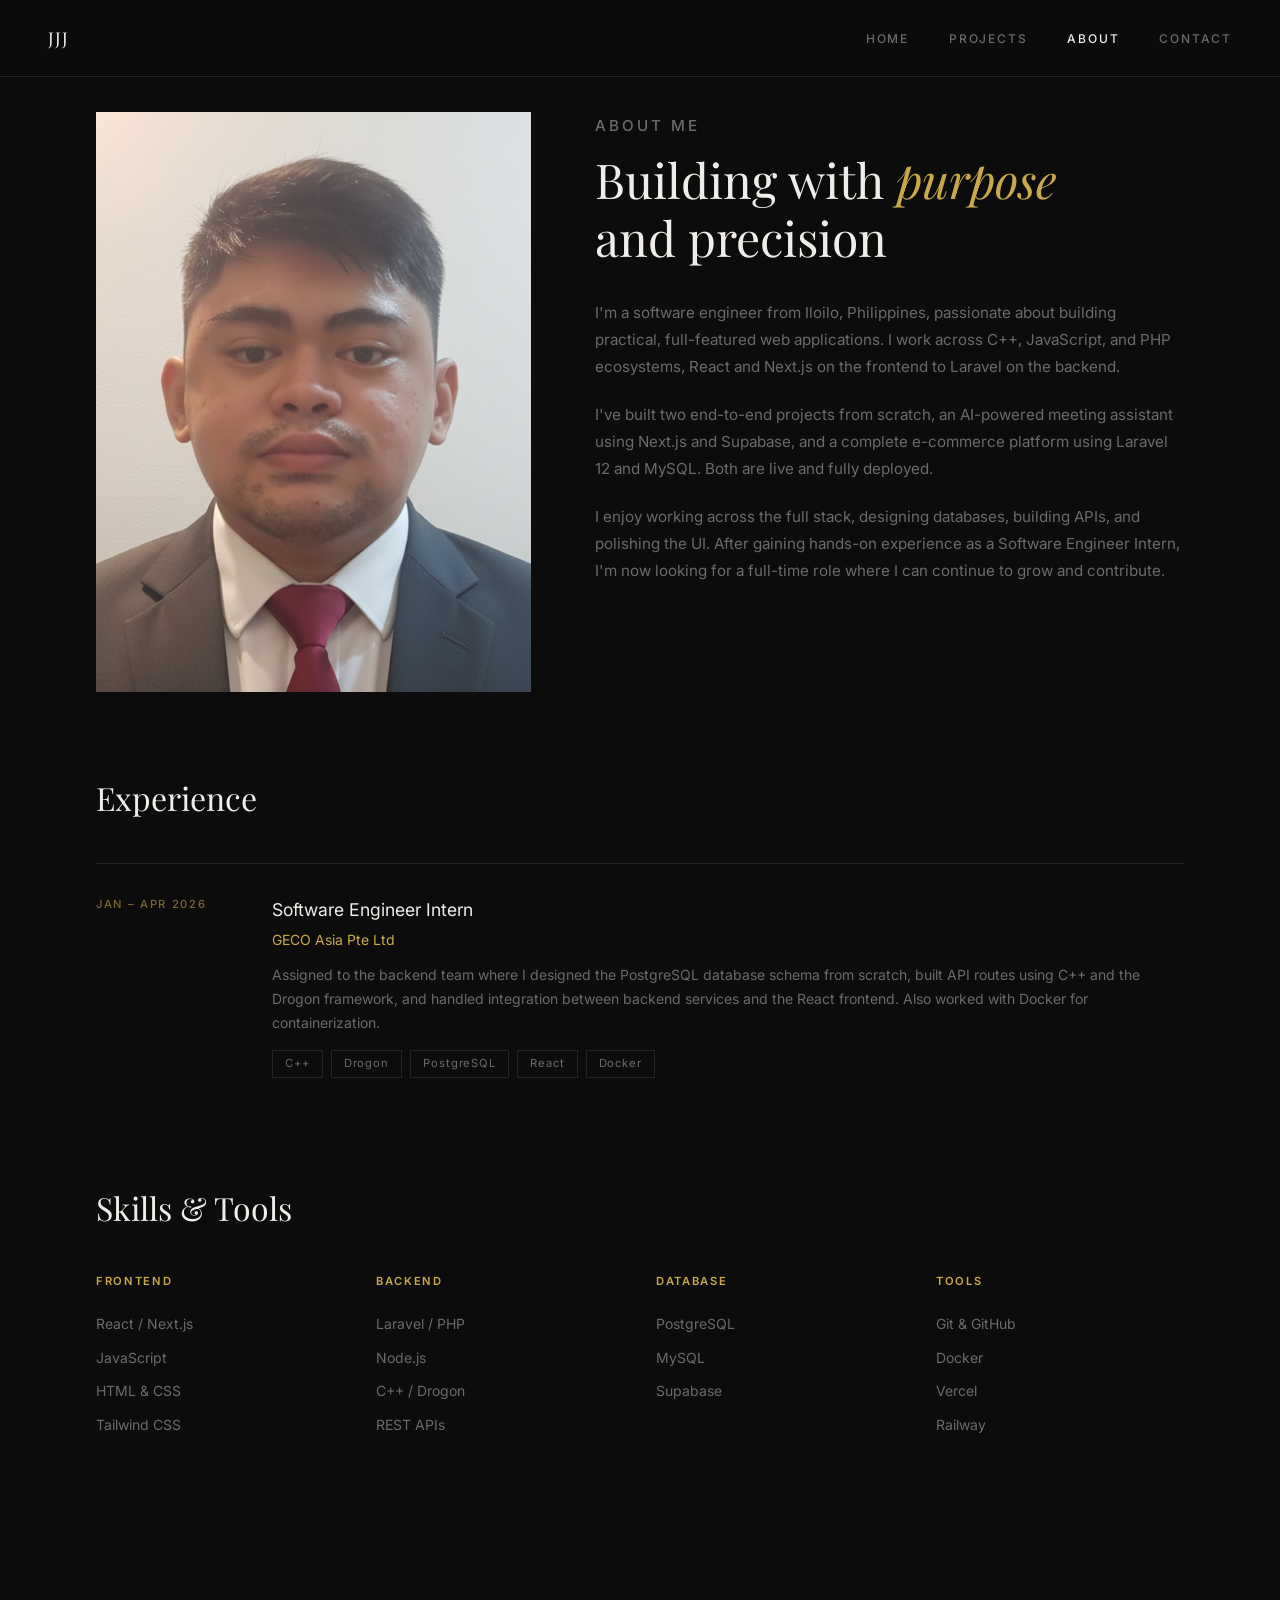
==== about.html @ 9a2831f2 "Initial portfolio commit" ====
<!DOCTYPE html>
<html lang="en">
<head>
  <meta charset="UTF-8" />
  <meta name="viewport" content="width=device-width, initial-scale=1.0" />
  <title>About</title>
  <meta name="description" content="Learn about my background as a software engineer." />
  <meta property="og:title" content="About" />
  <meta property="og:description" content="Learn about my background as a software engineer." />
  <link rel="icon" href="favicon.ico" />
  <link rel="stylesheet" href="css/style.css" />
</head>
<body>

  <nav class="nav">
    <a href="index.html" class="nav-logo">JJJ</a>
    <button class="nav-toggle" aria-label="Toggle menu">
      <span></span><span></span><span></span>
    </button>
    <ul class="nav-links">
      <li><a href="index.html">Home</a></li>
      <li><a href="projects.html">Projects</a></li>
      <li><a href="about.html">About</a></li>
      <li><a href="contact.html">Contact</a></li>
    </ul>
  </nav>

  <div class="page-content">
    <div class="container">

      <!-- Hero: Portrait + Bio -->
      <div class="about-hero">
        <img
          src="assets/portrait.jpg"
          alt="Joebert Jay Jimena"
          class="about-portrait"
          loading="lazy"
        />
        <div class="about-bio">
          <p class="label" style="margin-bottom: 0.75rem;">About Me</p>
          <h1 class="about-bio-title">
            Building with <em class="gold">purpose</em><br>and precision
          </h1>
          <p>
            I'm a software engineer from Iloilo, Philippines, passionate about building practical, full-featured web applications. I work across C++, JavaScript, and PHP ecosystems, React and Next.js on the frontend to Laravel on the backend.
          </p>
          <p>
            I've built two end-to-end projects from scratch, an AI-powered meeting assistant using Next.js and Supabase, and a complete e-commerce platform using Laravel 12 and MySQL. Both are live and fully deployed.
          </p>
          <p>
            I enjoy working across the full stack, designing databases, building APIs, and polishing the UI. After gaining hands-on experience as a Software Engineer Intern, I'm now looking for a full-time role where I can continue to grow and contribute.
          </p>
        </div>
      </div>

      <!-- Experience -->
      <div class="experience-section">
        <h2>Experience</h2>
        <div class="experience-item">
          <div class="experience-left">
            <p class="experience-period">Jan – Apr 2026</p>
          </div>
          <div class="experience-right">
            <h3 class="experience-role">Software Engineer Intern</h3>
            <p class="experience-company">GECO Asia Pte Ltd</p>
            <p class="experience-desc">
              Assigned to the backend team where I designed the PostgreSQL database schema from scratch, built API routes using C++ and the Drogon framework, and handled integration between backend services and the React frontend. Also worked with Docker for containerization.
            </p>
            <div class="project-tags" style="margin-top: 1rem;">
              <span class="tag">C++</span>
              <span class="tag">Drogon</span>
              <span class="tag">PostgreSQL</span>
              <span class="tag">React</span>
              <span class="tag">Docker</span>
            </div>
          </div>
        </div>
      </div>

      <!-- Skills -->
      <div class="skills-section">
        <h2>Skills &amp; Tools</h2>
        <div class="skills-grid">
          <div class="skill-group">
            <h3>Frontend</h3>
            <ul>
              <li>React / Next.js</li>
              <li>JavaScript</li>
              <li>HTML &amp; CSS</li>
              <li>Tailwind CSS</li>
            </ul>
          </div>
          <div class="skill-group">
            <h3>Backend</h3>
            <ul>
              <li>Laravel / PHP</li>
              <li>Node.js</li>
              <li>C++ / Drogon</li>
              <li>REST APIs</li>
            </ul>
          </div>
          <div class="skill-group">
            <h3>Database</h3>
            <ul>
              <li>PostgreSQL</li>
              <li>MySQL</li>
              <li>Supabase</li>
            </ul>
          </div>
          <div class="skill-group">
            <h3>Tools</h3>
            <ul>
              <li>Git &amp; GitHub</li>
              <li>Docker</li>
              <li>Vercel</li>
              <li>Railway</li>
            </ul>
          </div>
        </div>
      </div>

    </div>
  </div>

  <script src="js/main.js"></script>
</body>
</html>
---- css/style.css ----
@import url('https://fonts.googleapis.com/css2?family=Playfair+Display:ital,wght@0,400;0,500;1,400;1,500&family=Inter:wght@300;400;500;600&display=swap');

*, *::before, *::after {
  box-sizing: border-box;
  margin: 0;
  padding: 0;
}

:root {
  --bg: #0c0c0c;
  --fg: #f0ede8;
  --gold: #c9a84c;
  --gold-light: #d4b86a;
  --gold-muted: #7a6535;
  --muted: #6b6b6b;
  --border: #252525;
  --font-sans: 'Inter', system-ui, sans-serif;
  --font-serif: 'Playfair Display', Georgia, serif;
}

html {
  scroll-behavior: smooth;
}

body {
  background: var(--bg);
  color: var(--fg);
  font-family: var(--font-sans);
  font-size: 16px;
  line-height: 1.6;
  -webkit-font-smoothing: antialiased;
}

a {
  color: inherit;
  text-decoration: none;
}

img {
  display: block;
  max-width: 100%;
}

/* ─── Nav ─────────────────────────────────── */
.nav {
  position: fixed;
  top: 0;
  left: 0;
  right: 0;
  z-index: 100;
  display: flex;
  align-items: center;
  justify-content: space-between;
  padding: 1.5rem 3rem;
  background: rgba(12, 12, 12, 0.92);
  backdrop-filter: blur(10px);
  -webkit-backdrop-filter: blur(10px);
  border-bottom: 1px solid var(--border);
}

.nav-logo {
  font-family: var(--font-serif);
  font-size: 1.1rem;
  letter-spacing: 0.05em;
  color: var(--fg);
  transition: color 0.3s;
}

.nav-logo:hover {
  color: var(--gold);
}

.nav-links {
  display: flex;
  align-items: center;
  gap: 2.5rem;
  list-style: none;
}

.nav-links a {
  font-size: 0.75rem;
  font-weight: 500;
  letter-spacing: 0.15em;
  text-transform: uppercase;
  color: var(--muted);
  transition: color 0.3s;
}

.nav-links a:hover,
.nav-links a.active {
  color: var(--fg);
}

.nav-toggle {
  display: none;
  flex-direction: column;
  gap: 5px;
  background: none;
  border: none;
  cursor: pointer;
  padding: 4px;
}

.nav-toggle span {
  display: block;
  width: 22px;
  height: 1.5px;
  background: var(--fg);
  transition: transform 0.3s, opacity 0.3s;
}

.nav-toggle.open span:nth-child(1) {
  transform: translateY(6.5px) rotate(45deg);
}
.nav-toggle.open span:nth-child(2) {
  opacity: 0;
}
.nav-toggle.open span:nth-child(3) {
  transform: translateY(-6.5px) rotate(-45deg);
}

/* Mobile nav */
@media (max-width: 768px) {
  .nav {
    padding: 1.25rem 1.5rem;
  }

  .nav-toggle {
    display: flex;
  }

  .nav-links {
    display: none;
    position: absolute;
    top: 100%;
    left: 0;
    right: 0;
    flex-direction: column;
    align-items: flex-start;
    gap: 0;
    background: #0c0c0c;
    border-bottom: 1px solid var(--border);
    padding: 1rem 1.5rem 1.5rem;
  }

  .nav-links.open {
    display: flex;
  }

  .nav-links li {
    width: 100%;
  }

  .nav-links a {
    display: block;
    padding: 0.75rem 0;
    border-bottom: 1px solid var(--border);
    font-size: 0.8rem;
  }

  .nav-links li:last-child a {
    border-bottom: none;
  }
}

/* ─── Utility ──────────────────────────────── */
.label {
  font-size: 0.7rem;
  font-weight: 500;
  letter-spacing: 0.2em;
  text-transform: uppercase;
  color: var(--gold-muted);
}

.gold {
  color: var(--gold);
  font-style: italic;
  font-family: var(--font-serif);
}

.page-content {
  padding-top: 7rem;
  padding-bottom: 5rem;
  padding-left: 1.5rem;
  padding-right: 1.5rem;
}

.container {
  max-width: 72rem;
  margin: 0 auto;
}

/* ─── Buttons ──────────────────────────────── */
.btn {
  display: inline-flex;
  align-items: center;
  gap: 0.5rem;
  padding: 0.75rem 1.5rem;
  font-size: 0.8rem;
  font-weight: 500;
  letter-spacing: 0.1em;
  text-transform: uppercase;
  border: 1px solid;
  transition: background 0.3s, color 0.3s, border-color 0.3s;
  cursor: pointer;
}

.btn-gold {
  border-color: var(--gold);
  color: var(--gold);
  background: transparent;
}

.btn-gold:hover {
  background: var(--gold);
  color: var(--bg);
}

.btn-outline {
  border-color: var(--border);
  color: var(--fg);
  background: transparent;
}

.btn-outline:hover {
  border-color: var(--fg);
  background: var(--fg);
  color: var(--bg);
}

/* ─── Home ─────────────────────────────────── */
.home {
  display: flex;
  flex-direction: column;
  min-height: 100vh;
}

.home-content {
  display: flex;
  flex: 1;
  flex-direction: column;
  justify-content: center;
  padding: 6rem 1.5rem 3rem;
  max-width: 36rem;
}

.home-name {
  font-family: var(--font-serif);
  font-size: clamp(2.8rem, 7vw, 4.5rem);
  font-weight: 400;
  line-height: 1.1;
  margin-bottom: 1.5rem;
  color: var(--fg);
}

.home-bio {
  font-size: 1rem;
  line-height: 1.7;
  color: var(--muted);
  max-width: 28rem;
  margin-bottom: 2.5rem;
}

.home-cta {
  display: flex;
  flex-wrap: wrap;
  gap: 1rem;
}

.home-image {
  position: relative;
  flex: 1;
  min-height: 55vw;
}

.home-image img {
  position: absolute;
  inset: 0;
  width: 100%;
  height: 100%;
  object-fit: cover;
  object-position: center 25%;
}

.home-image-overlay {
  position: absolute;
  inset: 0;
  background: linear-gradient(to bottom, var(--bg) 0%, rgba(12,12,12,0.4) 50%, transparent 100%);
}

@media (min-width: 768px) {
  .home {
    flex-direction: row;
  }

  .home-content {
    padding: 0 4rem 0 4rem;
    flex: 1;
  }

  .home-image {
    min-height: 100vh;
    flex: 1;
  }

  .home-image-overlay {
    background: linear-gradient(to right, var(--bg) 0%, rgba(12,12,12,0.3) 40%, transparent 100%);
  }
}

@media (min-width: 1024px) {
  .home-content {
    padding-left: 6rem;
  }
}

/* ─── Section Header ───────────────────────── */
.section-header {
  margin-bottom: 4rem;
}

.section-header .label {
  margin-bottom: 0.75rem;
}

.section-title {
  font-family: var(--font-serif);
  font-size: clamp(2rem, 5vw, 3.5rem);
  font-weight: 400;
  line-height: 1.15;
  color: var(--fg);
}

/* ─── Projects ─────────────────────────────── */
.projects-list {
  display: flex;
  flex-direction: column;
  gap: 5rem;
}

.project-item {
  display: flex;
  flex-direction: column;
  gap: 2rem;
}

.project-image-wrap {
  overflow: hidden;
  position: relative;
  border: 1px solid var(--border);
}

.project-image-wrap img {
  width: 100%;
  height: auto;
  display: block;
  transition: transform 0.7s ease;
}

.project-image-wrap:hover img {
  transform: scale(1.02);
}

.project-image-wrap::after {
  content: '';
  position: absolute;
  inset: 0;
  background: rgba(12,12,12,0);
  transition: background 0.5s;
}

.project-image-wrap:hover::after {
  background: rgba(12,12,12,0.08);
}

.project-meta {
  display: flex;
  align-items: center;
  gap: 1rem;
  margin-bottom: 0.75rem;
}

.project-category {
  font-size: 0.7rem;
  font-weight: 500;
  letter-spacing: 0.15em;
  text-transform: uppercase;
  color: var(--gold);
}

.project-year {
  font-size: 0.7rem;
  color: var(--muted);
}

.project-title {
  font-family: var(--font-serif);
  font-size: clamp(1.4rem, 3vw, 1.8rem);
  font-weight: 400;
  margin-bottom: 1rem;
}

.project-desc {
  font-size: 0.9rem;
  line-height: 1.7;
  color: var(--muted);
  margin-bottom: 1.5rem;
}

.project-tags {
  display: flex;
  flex-wrap: wrap;
  gap: 0.5rem;
  margin-bottom: 1.5rem;
}

.tag {
  border: 1px solid var(--border);
  padding: 0.25rem 0.75rem;
  font-size: 0.7rem;
  letter-spacing: 0.08em;
  color: var(--muted);
}

.project-link {
  display: inline-flex;
  align-items: center;
  gap: 0.5rem;
  font-size: 0.8rem;
  font-weight: 500;
  letter-spacing: 0.08em;
  color: var(--gold);
  transition: color 0.3s;
}

.project-link:hover {
  color: var(--gold-light);
}

.project-link svg {
  transition: transform 0.3s;
}

.project-link:hover svg {
  transform: translateX(3px);
}

@media (min-width: 768px) {
  .project-info {
    max-width: 42rem;
  }
}

/* ─── About ────────────────────────────────── */
.about-hero {
  display: flex;
  flex-direction: column;
  gap: 3rem;
  margin-bottom: 5rem;
}

.about-portrait {
  width: 100%;
  aspect-ratio: 3/4;
  object-fit: cover;
}

.about-portrait-placeholder {
  width: 100%;
  aspect-ratio: 3/4;
  background: var(--border);
  display: flex;
  align-items: center;
  justify-content: center;
  font-family: var(--font-serif);
  font-size: 4rem;
  color: var(--gold-muted);
  letter-spacing: 0.05em;
}

.about-bio {
  display: flex;
  flex-direction: column;
  justify-content: center;
}

.about-bio-title {
  font-family: var(--font-serif);
  font-size: clamp(2rem, 4vw, 3rem);
  font-weight: 400;
  line-height: 1.2;
  margin-bottom: 2rem;
}

.about-bio p {
  font-size: 0.95rem;
  line-height: 1.8;
  color: var(--muted);
  margin-bottom: 1.25rem;
}

.about-bio p:last-child {
  margin-bottom: 0;
}

@media (min-width: 768px) {
  .about-hero {
    flex-direction: row;
    align-items: flex-start;
    gap: 4rem;
  }

  .about-hero .about-portrait,
  .about-hero .about-portrait-placeholder {
    width: 40%;
    flex-shrink: 0;
  }

  .about-bio {
    flex: 1;
  }
}

/* Experience */
.experience-section {
  margin-bottom: 5rem;
}

.experience-item {
  display: flex;
  flex-direction: column;
  gap: 0.5rem;
  border-top: 1px solid var(--border);
  padding-top: 2rem;
}

@media (min-width: 768px) {
  .experience-item {
    flex-direction: row;
    gap: 3rem;
  }

  .experience-left {
    width: 8rem;
    flex-shrink: 0;
  }
}

.experience-period {
  font-size: 0.7rem;
  font-weight: 500;
  letter-spacing: 0.15em;
  text-transform: uppercase;
  color: var(--gold-muted);
}

.experience-role {
  font-size: 1.1rem;
  font-weight: 400;
  margin-bottom: 0.25rem;
}

.experience-company {
  font-size: 0.875rem;
  color: var(--gold);
  margin-bottom: 0.75rem;
}

.experience-desc {
  font-size: 0.875rem;
  line-height: 1.7;
  color: var(--muted);
}

/* Skills */
.skills-section {
  margin-bottom: 5rem;
}

.skills-section h2,
.experience-section h2 {
  font-family: var(--font-serif);
  font-size: clamp(1.5rem, 3vw, 2rem);
  font-weight: 400;
  margin-bottom: 2.5rem;
}

.skills-grid {
  display: grid;
  grid-template-columns: repeat(2, 1fr);
  gap: 2rem;
}

@media (min-width: 640px) {
  .skills-grid {
    grid-template-columns: repeat(4, 1fr);
  }
}

.skill-group h3 {
  font-size: 0.7rem;
  font-weight: 600;
  letter-spacing: 0.15em;
  text-transform: uppercase;
  color: var(--gold);
  margin-bottom: 1rem;
}

.skill-group ul {
  list-style: none;
}

.skill-group li {
  font-size: 0.875rem;
  color: var(--muted);
  padding: 0.35rem 0;
}

/* ─── Contact ──────────────────────────────── */
.contact-layout {
  display: flex;
  flex-direction: column;
  gap: 4rem;
}

@media (min-width: 768px) {
  .contact-layout {
    flex-direction: row;
    gap: 6rem;
  }

  .contact-info {
    width: 40%;
    flex-shrink: 0;
  }

  .contact-form-wrap {
    flex: 1;
  }
}

.contact-title {
  font-family: var(--font-serif);
  font-size: clamp(2rem, 4vw, 3rem);
  font-weight: 400;
  line-height: 1.2;
  margin-bottom: 2rem;
}

.contact-desc {
  font-size: 0.95rem;
  line-height: 1.8;
  color: var(--muted);
  margin-bottom: 2.5rem;
}

.contact-details {
  display: flex;
  flex-direction: column;
  gap: 1.5rem;
}

.contact-detail h3 {
  font-size: 0.7rem;
  font-weight: 600;
  letter-spacing: 0.15em;
  text-transform: uppercase;
  color: var(--gold);
  margin-bottom: 0.5rem;
}

.contact-detail a,
.contact-detail p {
  font-size: 0.875rem;
  color: var(--muted);
  transition: color 0.3s;
}

.contact-detail a:hover {
  color: var(--fg);
}

.social-links {
  display: flex;
  flex-direction: column;
  gap: 0.5rem;
}

/* Form */
.contact-form {
  display: flex;
  flex-direction: column;
  gap: 1.75rem;
}

.form-group {
  display: flex;
  flex-direction: column;
  gap: 0.5rem;
}

.form-group label {
  font-size: 0.7rem;
  font-weight: 600;
  letter-spacing: 0.15em;
  text-transform: uppercase;
  color: var(--gold);
}

.form-group input,
.form-group textarea {
  width: 100%;
  background: transparent;
  border: none;
  border-bottom: 1px solid var(--border);
  padding: 0.75rem 0;
  font-family: var(--font-sans);
  font-size: 0.875rem;
  color: var(--fg);
  outline: none;
  transition: border-color 0.3s;
  resize: none;
}

.form-group input::placeholder,
.form-group textarea::placeholder {
  color: var(--muted);
}

.form-group input:focus,
.form-group textarea:focus {
  border-color: var(--gold);
}

.form-success {
  display: none;
  flex-direction: column;
  align-items: center;
  justify-content: center;
  text-align: center;
  min-height: 28rem;
}

.form-success.visible {
  display: flex;
}

.form-success-icon {
  width: 4rem;
  height: 4rem;
  border: 1px solid var(--gold);
  display: flex;
  align-items: center;
  justify-content: center;
  margin-bottom: 1.5rem;
}

.form-success h2 {
  font-family: var(--font-serif);
  font-size: 1.5rem;
  font-weight: 400;
  margin-bottom: 0.75rem;
}

.form-success p {
  font-size: 0.875rem;
  color: var(--muted);
}

/* ─── Page transition placeholder ─────────── */
.page-content {
  animation: fadeIn 0.4s ease;
}

@keyframes fadeIn {
  from { opacity: 0; transform: translateY(8px); }
  to { opacity: 1; transform: translateY(0); }
}

/* ─── Responsive padding ───────────────────── */
@media (min-width: 768px) {
  .page-content {
    padding-left: 4rem;
    padding-right: 4rem;
  }
}

@media (min-width: 1024px) {
  .page-content {
    padding-left: 6rem;
    padding-right: 6rem;
  }
}
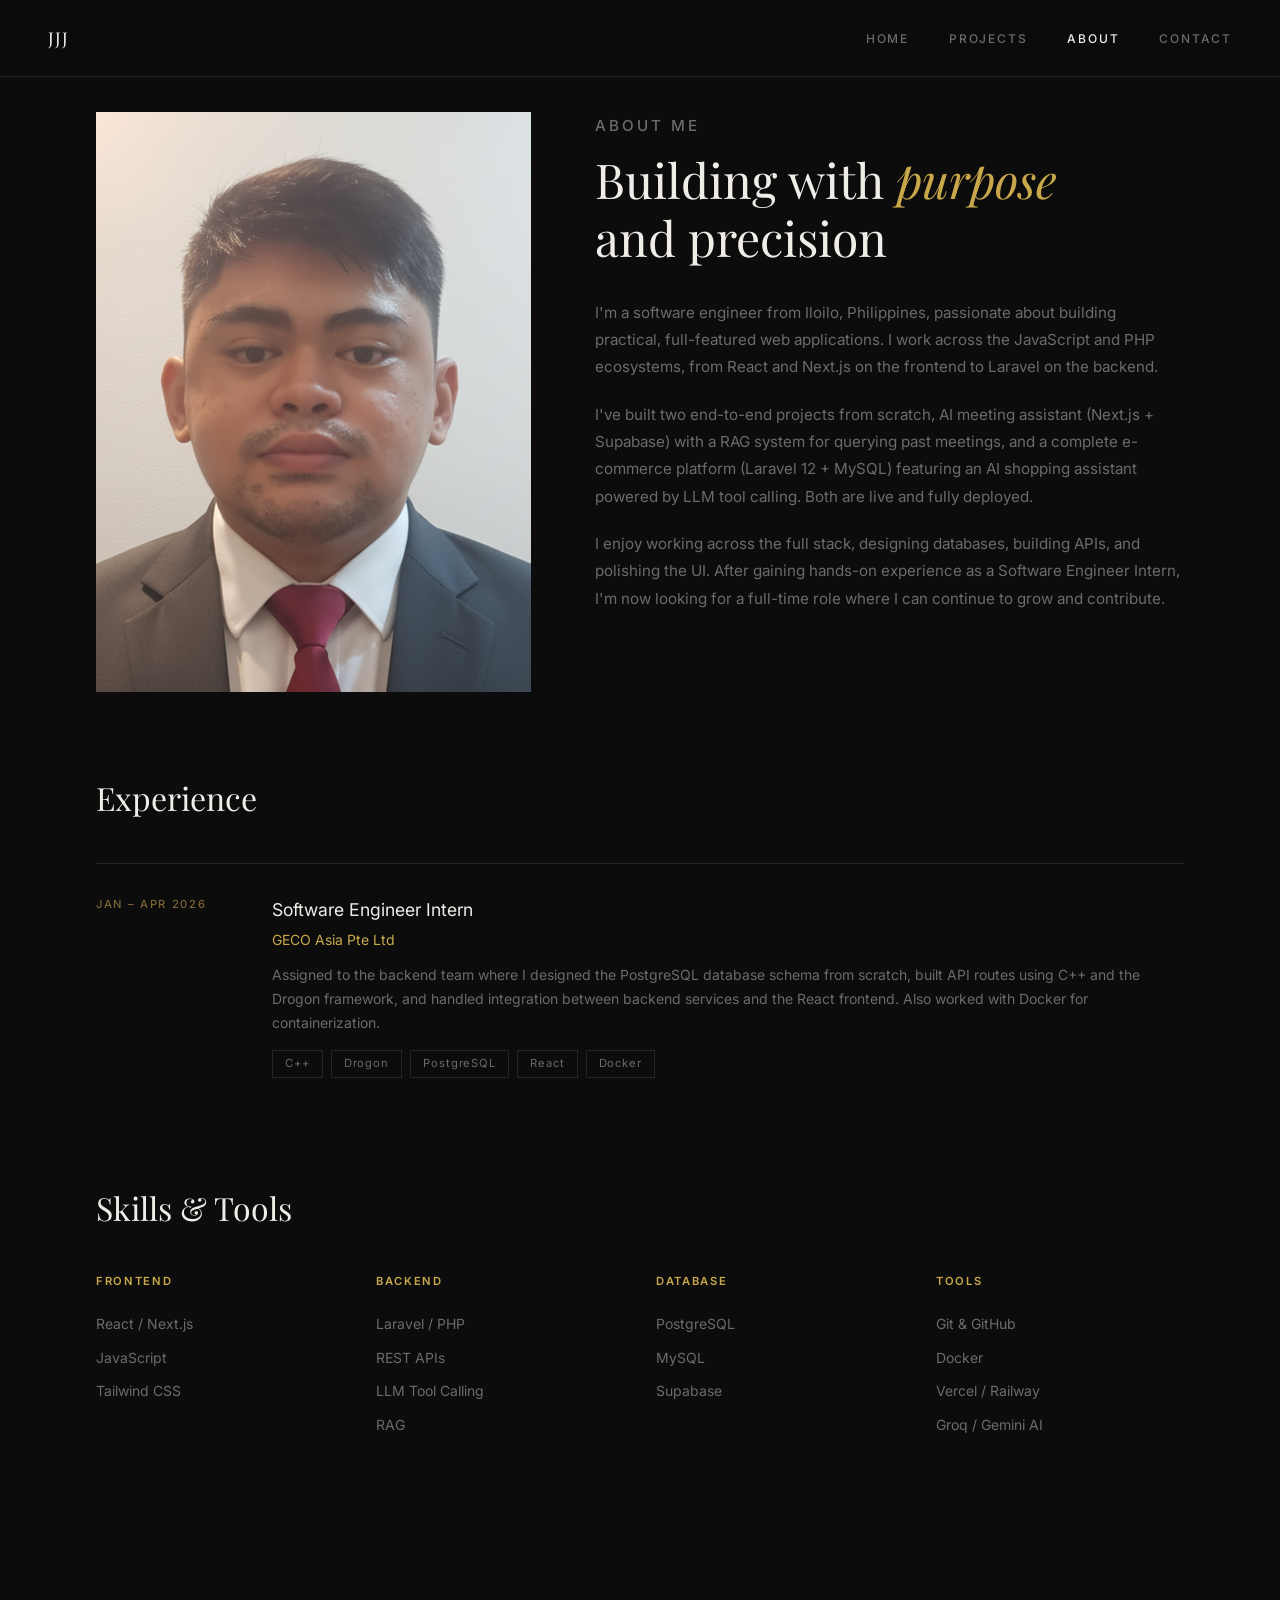
==== commit 493de40d: "Update: changed a lot of wording in paragraphs" ====
--- a/about.html
+++ b/about.html
@@ -42,10 +42,10 @@
             Building with <em class="gold">purpose</em><br>and precision
           </h1>
           <p>
-            I'm a software engineer from Iloilo, Philippines, passionate about building practical, full-featured web applications. I work across C++, JavaScript, and PHP ecosystems, React and Next.js on the frontend to Laravel on the backend.
+            I'm a software engineer from Iloilo, Philippines, passionate about building practical, full-featured web applications. I work across the JavaScript and PHP ecosystems, from React and Next.js on the frontend to Laravel on the backend.
           </p>
           <p>
-            I've built two end-to-end projects from scratch, an AI-powered meeting assistant using Next.js and Supabase, and a complete e-commerce platform using Laravel 12 and MySQL. Both are live and fully deployed.
+            I've built two end-to-end projects from scratch, AI meeting assistant (Next.js + Supabase) with a RAG system for querying past meetings, and a complete e-commerce platform (Laravel 12 + MySQL) featuring an AI shopping assistant powered by LLM tool calling. Both are live and fully deployed.
           </p>
           <p>
             I enjoy working across the full stack, designing databases, building APIs, and polishing the UI. After gaining hands-on experience as a Software Engineer Intern, I'm now looking for a full-time role where I can continue to grow and contribute.
@@ -86,7 +86,6 @@
             <ul>
               <li>React / Next.js</li>
               <li>JavaScript</li>
-              <li>HTML &amp; CSS</li>
               <li>Tailwind CSS</li>
             </ul>
           </div>
@@ -94,9 +93,9 @@
             <h3>Backend</h3>
             <ul>
               <li>Laravel / PHP</li>
-              <li>Node.js</li>
-              <li>C++ / Drogon</li>
               <li>REST APIs</li>
+              <li>LLM Tool Calling</li>
+              <li>RAG</li>
             </ul>
           </div>
           <div class="skill-group">
@@ -112,8 +111,8 @@
             <ul>
               <li>Git &amp; GitHub</li>
               <li>Docker</li>
-              <li>Vercel</li>
-              <li>Railway</li>
+              <li>Vercel / Railway</li>
+              <li>Groq / Gemini AI</li>
             </ul>
           </div>
         </div>
